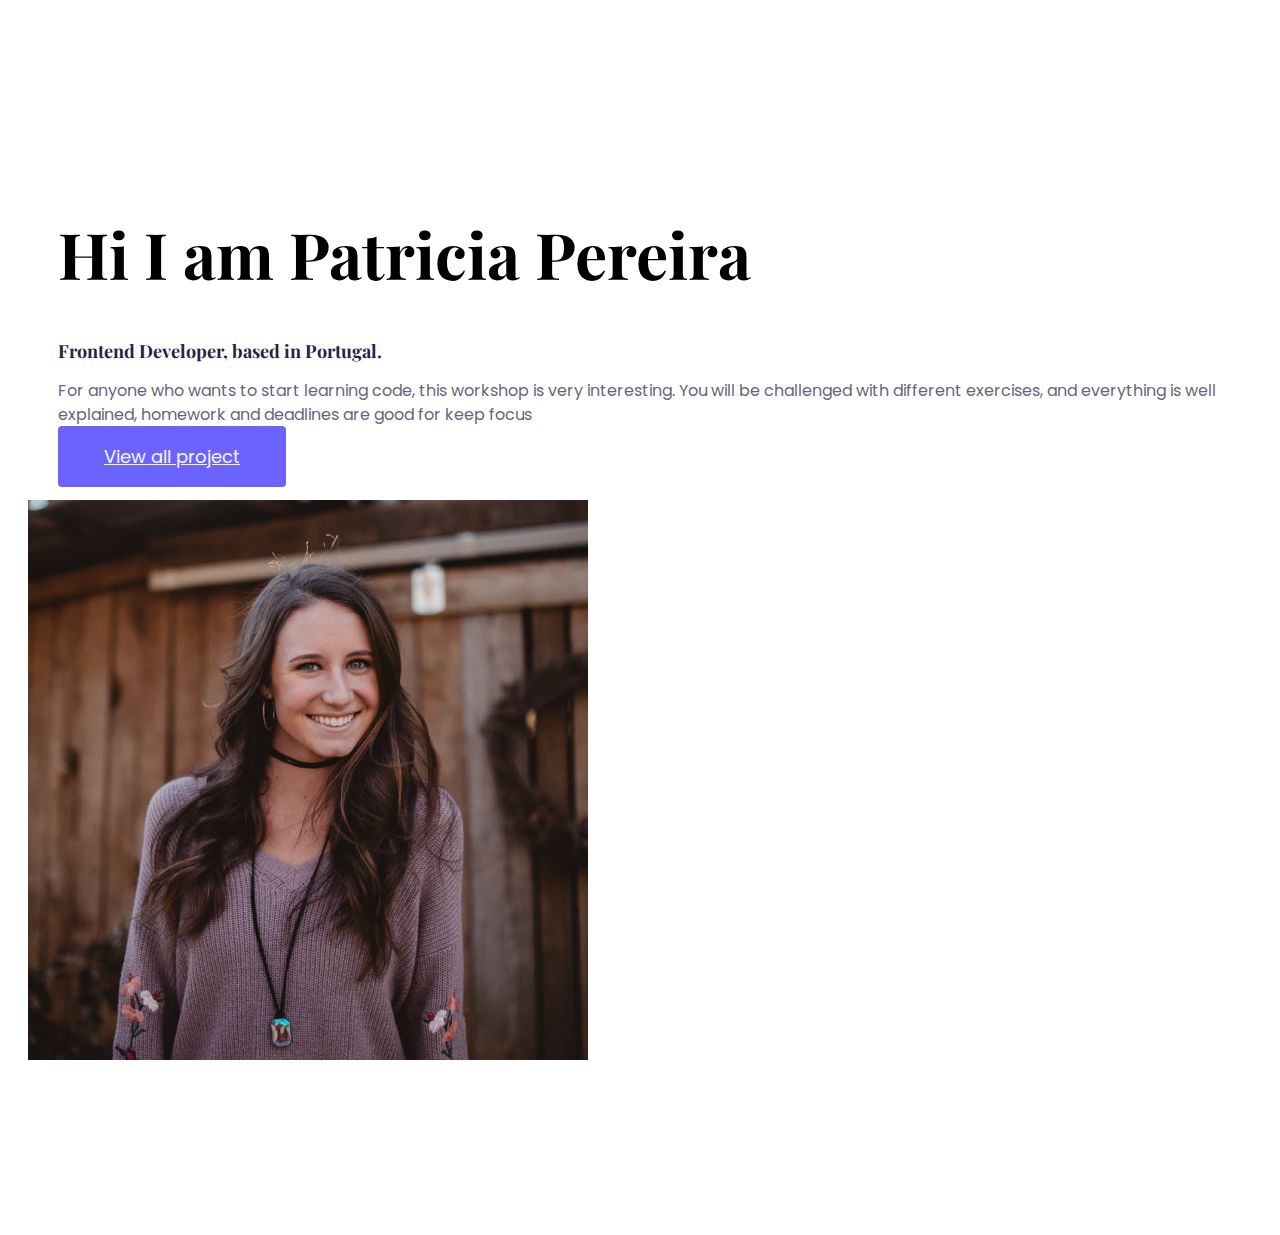
==== about.html @ b29e6905 "Design about page" ====
<!DOCTYPE html>
<html lang="en">
  <head>
    <meta charset="UTF-8" />
    <meta http-equiv="X-UA-Compatible" content="IE=edge" />
    <meta name="viewport" content="width=device-width, initial-scale=1.0" />
    <link
      href="https://cdn.jsdelivr.net/npm/bootstrap@5.0.0-beta2/dist/css/bootstrap.min.css"
      rel="stylesheet"
      integrity="sha384-BmbxuPwQa2lc/FVzBcNJ7UAyJxM6wuqIj61tLrc4wSX0szH/Ev+nYRRuWlolflfl"
      crossorigin="anonymous"
    />
    <link rel="preconnect" href="https://fonts.gstatic.com" />
    <script
      src="https://cdn.jsdelivr.net/npm/bootstrap@5.0.0-beta2/dist/js/bootstrap.bundle.min.js"
      integrity="sha384-b5kHyXgcpbZJO/tY9Ul7kGkf1S0CWuKcCD38l8YkeH8z8QjE0GmW1gYU5S9FOnJ0"
      crossorigin="anonymous"
    ></script>
    <link
      href="https://fonts.googleapis.com/css2?family=Playfair+Display:wght@700&amp;family=Poppins:wght@500;700&amp;display=swap"
      rel="stylesheet"
    />
    <link rel="stylesheet" href="styles/portfolio.css" />
    <title>Document</title>
  </head>
  <body>
    <div class="about-section container">
      <div class="row">
        <div class="col-lg-6">
          <div class="about-section-content">
            <h1 class="mb-5">Hi I am Patricia Pereira</h1>
            <h2 class="mb-5">Frontend Developer, based in Portugal.</h2>
            <p class="mb-5">
              For anyone who wants to start learning code, this workshop is very
              interesting. You will be challenged with different exercises, and
              everything is well explained, homework and deadlines are good for
              keep focus
            </p>
            <a class="btn btn-branding" href="#!">View all project</a>
          </div>
        </div>
        <div class="col-lg-6">
          <img src="/img/girl.png" alt="girl" class="img-fluid" />
        </div>
      </div>
    </div>
  </body>
</html>
---- styles/portfolio.css ----
:root {
    --branding-color: #6C63FF;
    --secondary-color: #F9F7FE;
    --text-color-one: #272142;
    --heading-font-family: "Playfair Display", serif;
    --default-font-family: "Poppins", sans-serif;
}

body {
    font-family: var(--default-font-family);
}


h1,
h2,
h3,
h4,
h5,
h6 {
    color: black;
    font-family: var(--heading-font-family);
    font-weight: bold;
}

h1 {
    font-size: 96px;
}

h2 {
    font-size: 63px;
}

p {
    font-weight: normal;
    font-size: 16px;
    line-height: 1.5;
}


.hero {
    background-color: var(--secondary-color);
    text-align: center;
    padding: 160px 20px;
}

.hero p {
    font-size: 36px;
    font-weight: bold;
    margin: 0;
    color: var(--text-color-one);
}

.hero h2 {
    font-family: var(--heading-font-family);
    font-weight: normal;
    font-size: 24px;
    line-height: 2;
}

.btn-branding {
    background: var(--branding-color);
    border-radius: 4px;
    color: #F9F7FE;
    padding: 18px 46px;
    font-size: 18px;
    line-height: 27px;
}

.btn-branding-outline {
    color: var(--branding-color);
    border-radius: 4px;
    border: 1px solid var(--branding-color);
    padding: 18px 46px;
    font-size: 18px;
    line-height: 27px;
}

.project-description {
    padding: 80px 60px;
}


.about-section {
    padding: 160px 20px;
}

.about-section-content {
    margin: 30px;
}

.about-section h1 {
    font-size: 64px;
    line-height: 80x;
}

.about-section h2 {
    font-size: 18px;
    line-height: 27x;
    color: var(--text-color-one);
}

.about-section p {
    font-family: var(--default-font-family);
    font-size: 16px;
    line-height: 30x;
    color: #272142;
    opacity: 70%;
}

@media(max-width:900px) {
    .project-description {
        padding: 10px;
        text-align: center;
    }

    .about-section {
        text-align: center;
        padding: 0;
    }

    h1 {
        font-size: 60px;
    }

    h2 {
        font-size: 42px;
    }

    .hero {
        padding: 80px 20px;
    }
}
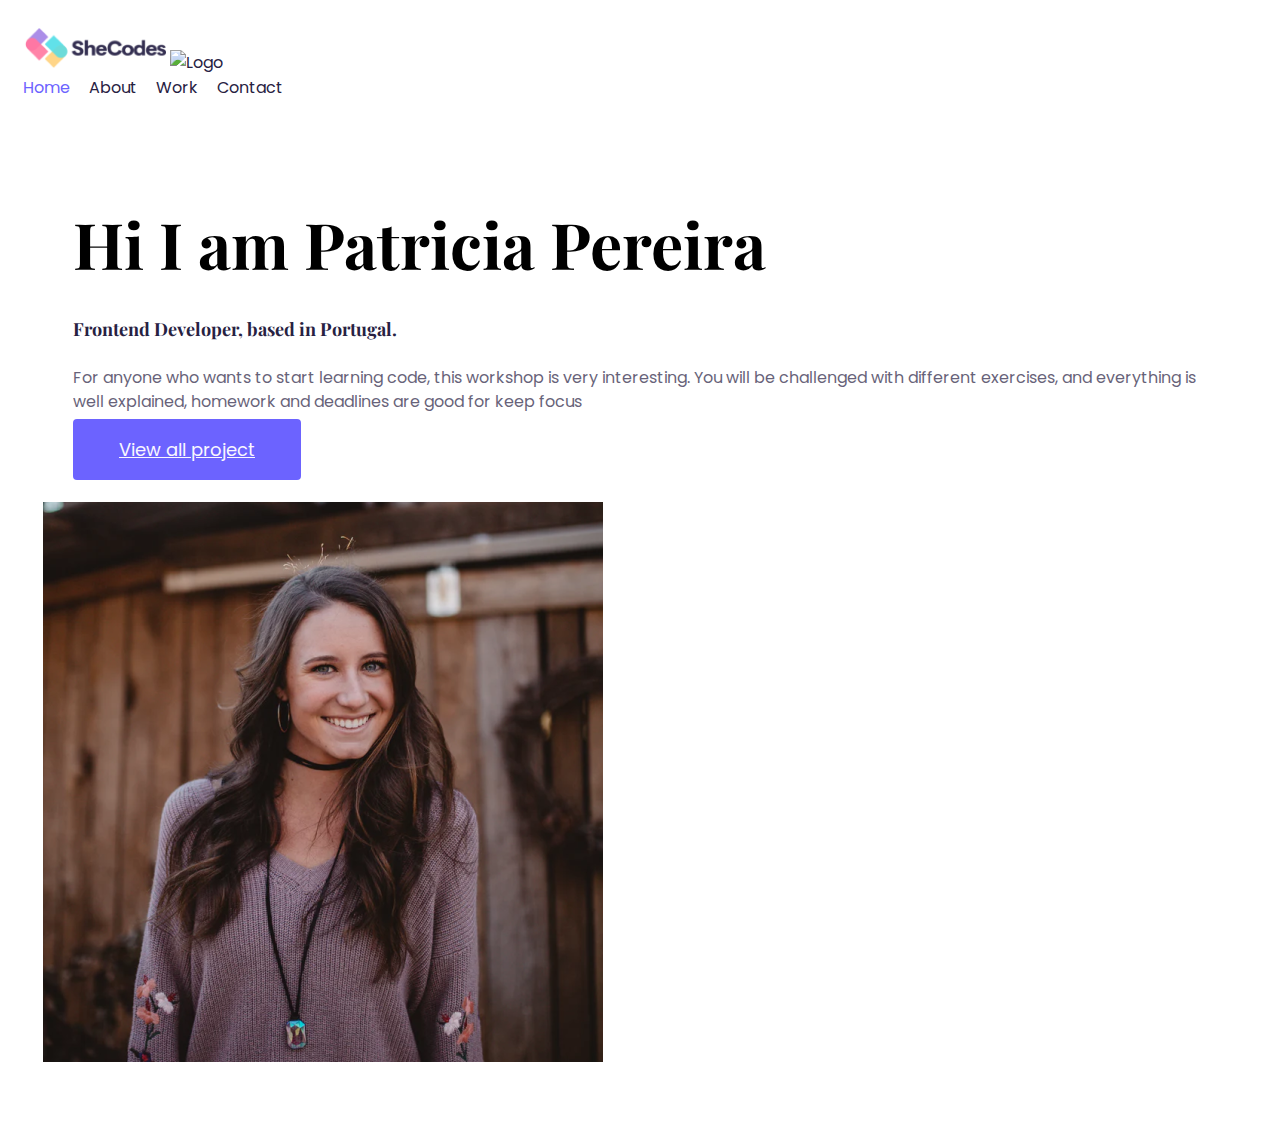
==== commit 1c06cc46: "Added seo" ====
--- a/about.html
+++ b/about.html
@@ -21,13 +21,43 @@
       rel="stylesheet"
     />
     <link rel="stylesheet" href="styles/portfolio.css" />
-    <title>Document</title>
+    <meta
+      name="description"
+      content="Mariia is a front-end engineer based in Norway."
+    />
+    <title>Front-end Developer - Mariia Shulezhko</title>
   </head>
   <body>
-    <div class="about-section container">
+    <div class="container">
+      <nav class="d-flex justify-content-between">
+        <a href="/" title="Homepage">
+          <img src="img/logo.png" class="logo d-none d-md-block" alt="Logo" />
+          <img
+            src="img/logo-small.jpg"
+            class="logo d-block d-md-none"
+            alt="Logo"
+          />
+        </a>
+        <ul>
+          <li class="active">
+            <a href="/" title="Homepage"> Home</a>
+          </li>
+          <li>
+            <a href="/about.html" title="About page"> About</a>
+          </li>
+          <li>
+            <a href="/work.html" title="Work page"> Work</a>
+          </li>
+          <li>
+            <a href="/contact.html" title="Contact page"> Contact</a>
+          </li>
+        </ul>
+      </nav>
+    </div>
+    <div class="content-container container">
       <div class="row">
         <div class="col-lg-6">
-          <div class="about-section-content">
+          <div class="content">
             <h1 class="mb-5">Hi I am Patricia Pereira</h1>
             <h2 class="mb-5">Frontend Developer, based in Portugal.</h2>
             <p class="mb-5">
@@ -36,11 +66,13 @@
               everything is well explained, homework and deadlines are good for
               keep focus
             </p>
-            <a class="btn btn-branding" href="#!">View all project</a>
+            <a class="btn btn-branding" href="#!" title="View all project"
+              >View all project</a
+            >
           </div>
         </div>
         <div class="col-lg-6">
-          <img src="/img/girl.png" alt="girl" class="img-fluid" />
+          <img src="/img/girl.png" alt="Photo portrait" class="img-fluid" />
         </div>
       </div>
     </div>
--- a/styles/portfolio.css
+++ b/styles/portfolio.css
@@ -79,27 +79,84 @@
     padding: 80px 60px;
 }
 
-
-.about-section {
-    padding: 160px 20px;
-}
-
-.about-section-content {
+.logo {
+    max-height: 40px;
+}
+
+nav {
+    padding: 20px 0;
+}
+
+nav ul {
+    padding: 0;
+    margin: 0;
+}
+
+nav li {
+    display: inline;
+}
+
+nav a {
+    text-decoration: none;
+    color: #272142;
+    transition: all 100ms ease-in-out;
+    margin-left: 15px;
+}
+
+nav a:hover,
+nav li.active a {
+    color: var(--branding-color);
+}
+
+.content-container {
+    padding: 60px 20px;
+    list-style: none;
+    line-height: 42px;
+    margin-left: 15px;
+}
+
+.content {
     margin: 30px;
 }
 
-.about-section h1 {
+.content p {
+    font-size: 14px;
+}
+
+.content h3 {
+    font-size: 24px;
+    line-height: 1.5;
+    font-family: var(--default-font-family);
+    margin: 20px 0 0;
+}
+
+.img-work {
+    border-radius: 20px;
+}
+
+.content-container h1 {
     font-size: 64px;
     line-height: 80x;
 }
 
-.about-section h2 {
+.content-container h2 {
     font-size: 18px;
     line-height: 27x;
     color: var(--text-color-one);
 }
 
-.about-section p {
+.icon {
+    width: 20px;
+    border-radius: 5px;
+}
+
+.contact_link {
+    color: var(--branding-color);
+    text-decoration: none;
+    font-size: 20px;
+}
+
+.content-container p {
     font-family: var(--default-font-family);
     font-size: 16px;
     line-height: 30x;
@@ -107,13 +164,70 @@
     opacity: 70%;
 }
 
+footer {
+    margin: 70px 0;
+}
+
+footer .contact-box {
+    display: flex;
+    justify-content: space-between;
+    background-color: var(--secondary-color);
+    border-radius: 20px;
+    padding: 30px 120px;
+    margin-bottom: 40px;
+}
+
+footer .contact-box p {
+    margin: 0;
+}
+
+footer .email-link {
+    text-align: center;
+    text-decoration: none;
+    color: black;
+    font-size: 24px;
+}
+
+footer .email-link:hover {
+    color: var(--branding-color)
+}
+
+.email-link-footer {
+    display: flex;
+    justify-content: center;
+}
+
+footer .social-link {
+    text-align: center;
+    margin: 40px;
+}
+
+footer .social-link a {
+    margin: 0 20px;
+    text-decoration: none;
+    color: var(--branding-color);
+    background-color: var(--secondary-color);
+    padding: 10px 14px;
+    font-size: 20px;
+    border-radius: 50%;
+    transition: all 150ms ease-in-out;
+
+}
+
+footer .social-link a:hover {
+    color: #F9F7FE;
+    background-color: var(--branding-color);
+    ;
+}
+
+
 @media(max-width:900px) {
     .project-description {
         padding: 10px;
         text-align: center;
     }
 
-    .about-section {
+    .content-container {
         text-align: center;
         padding: 0;
     }
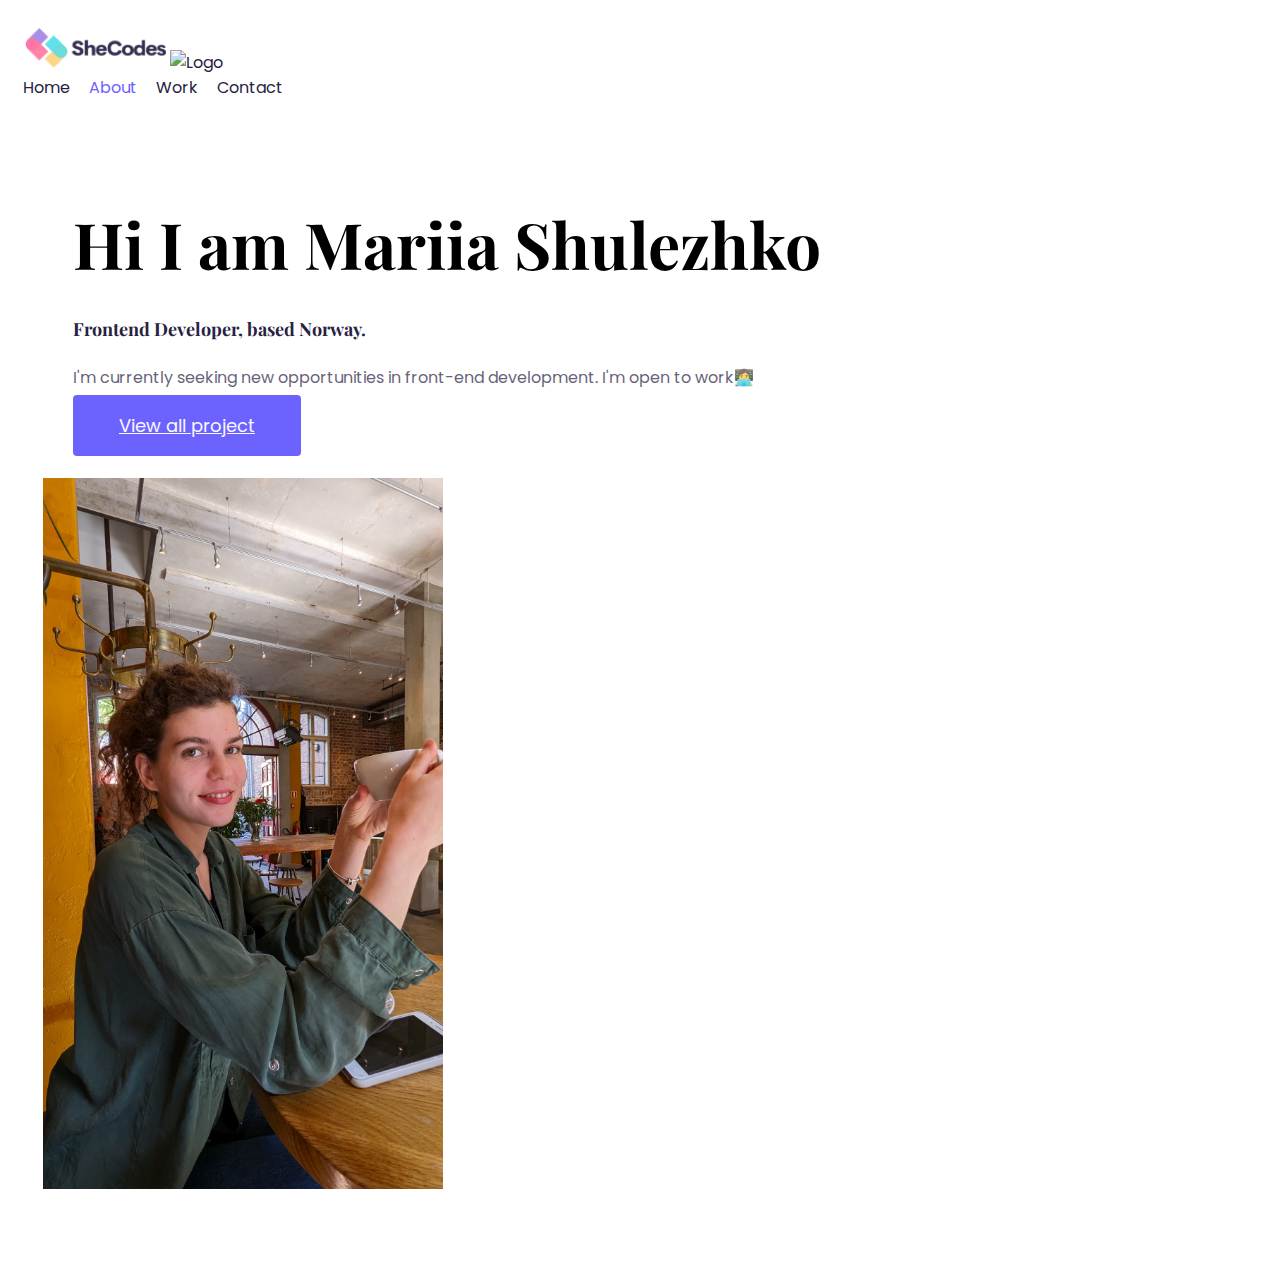
==== commit 80cc22a0: "Added fix for designe" ====
--- a/about.html
+++ b/about.html
@@ -39,10 +39,10 @@
           />
         </a>
         <ul>
-          <li class="active">
+          <li>
             <a href="/" title="Homepage"> Home</a>
           </li>
-          <li>
+          <li class="active">
             <a href="/about.html" title="About page"> About</a>
           </li>
           <li>
@@ -58,21 +58,27 @@
       <div class="row">
         <div class="col-lg-6">
           <div class="content">
-            <h1 class="mb-5">Hi I am Patricia Pereira</h1>
-            <h2 class="mb-5">Frontend Developer, based in Portugal.</h2>
+            <h1 class="mb-5">Hi I am Mariia Shulezhko</h1>
+            <h2 class="mb-5">Frontend Developer, based Norway.</h2>
             <p class="mb-5">
-              For anyone who wants to start learning code, this workshop is very
-              interesting. You will be challenged with different exercises, and
-              everything is well explained, homework and deadlines are good for
-              keep focus
+              I'm currently seeking new opportunities in front-end development.
+              I'm open to work👩‍💻
             </p>
-            <a class="btn btn-branding" href="#!" title="View all project"
+            <a
+              class="btn btn-branding"
+              href="/work.html"
+              title="View all project"
               >View all project</a
             >
           </div>
         </div>
         <div class="col-lg-6">
-          <img src="/img/girl.png" alt="Photo portrait" class="img-fluid" />
+          <img
+            src="/img/me.jpg"
+            alt="Photo portrait"
+            class="img-fluid"
+            id="me"
+          />
         </div>
       </div>
     </div>
--- a/styles/portfolio.css
+++ b/styles/portfolio.css
@@ -103,6 +103,10 @@
     margin-left: 15px;
 }
 
+#me {
+    width: 400px;
+}
+
 nav a:hover,
 nav li.active a {
     color: var(--branding-color);
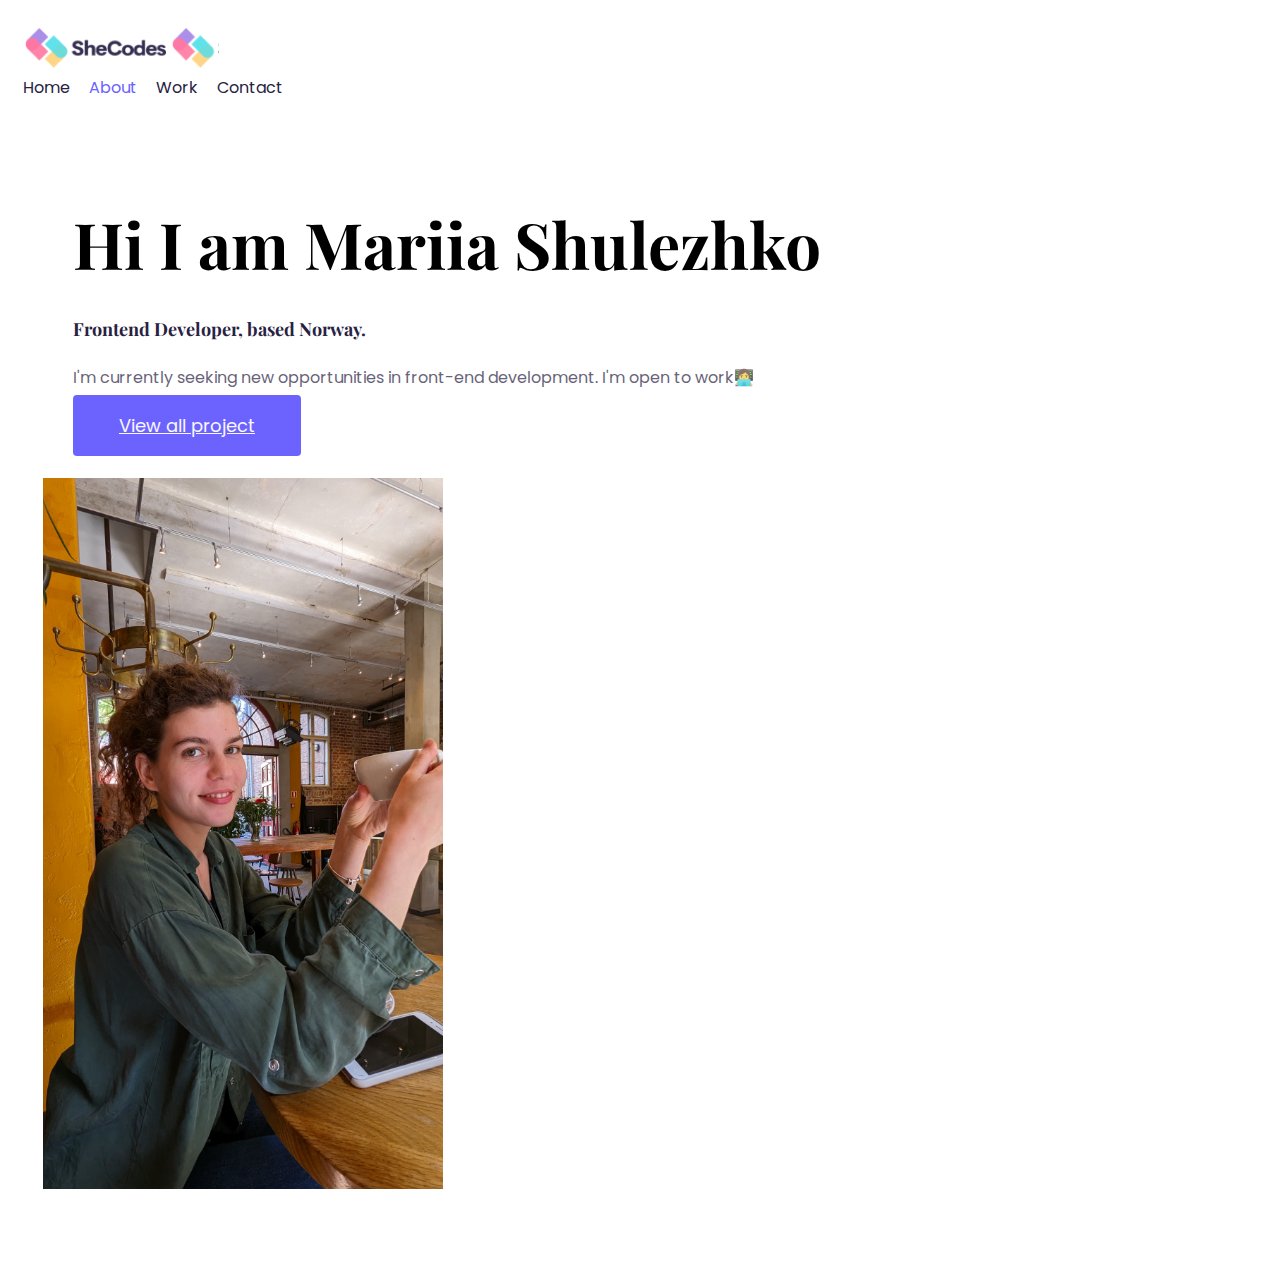
==== commit 81a34251: "Changed the path for the logo" ====
--- a/about.html
+++ b/about.html
@@ -33,7 +33,7 @@
         <a href="/" title="Homepage">
           <img src="img/logo.png" class="logo d-none d-md-block" alt="Logo" />
           <img
-            src="img/logo-small.jpg"
+            src="img/logo-small.png"
             class="logo d-block d-md-none"
             alt="Logo"
           />
